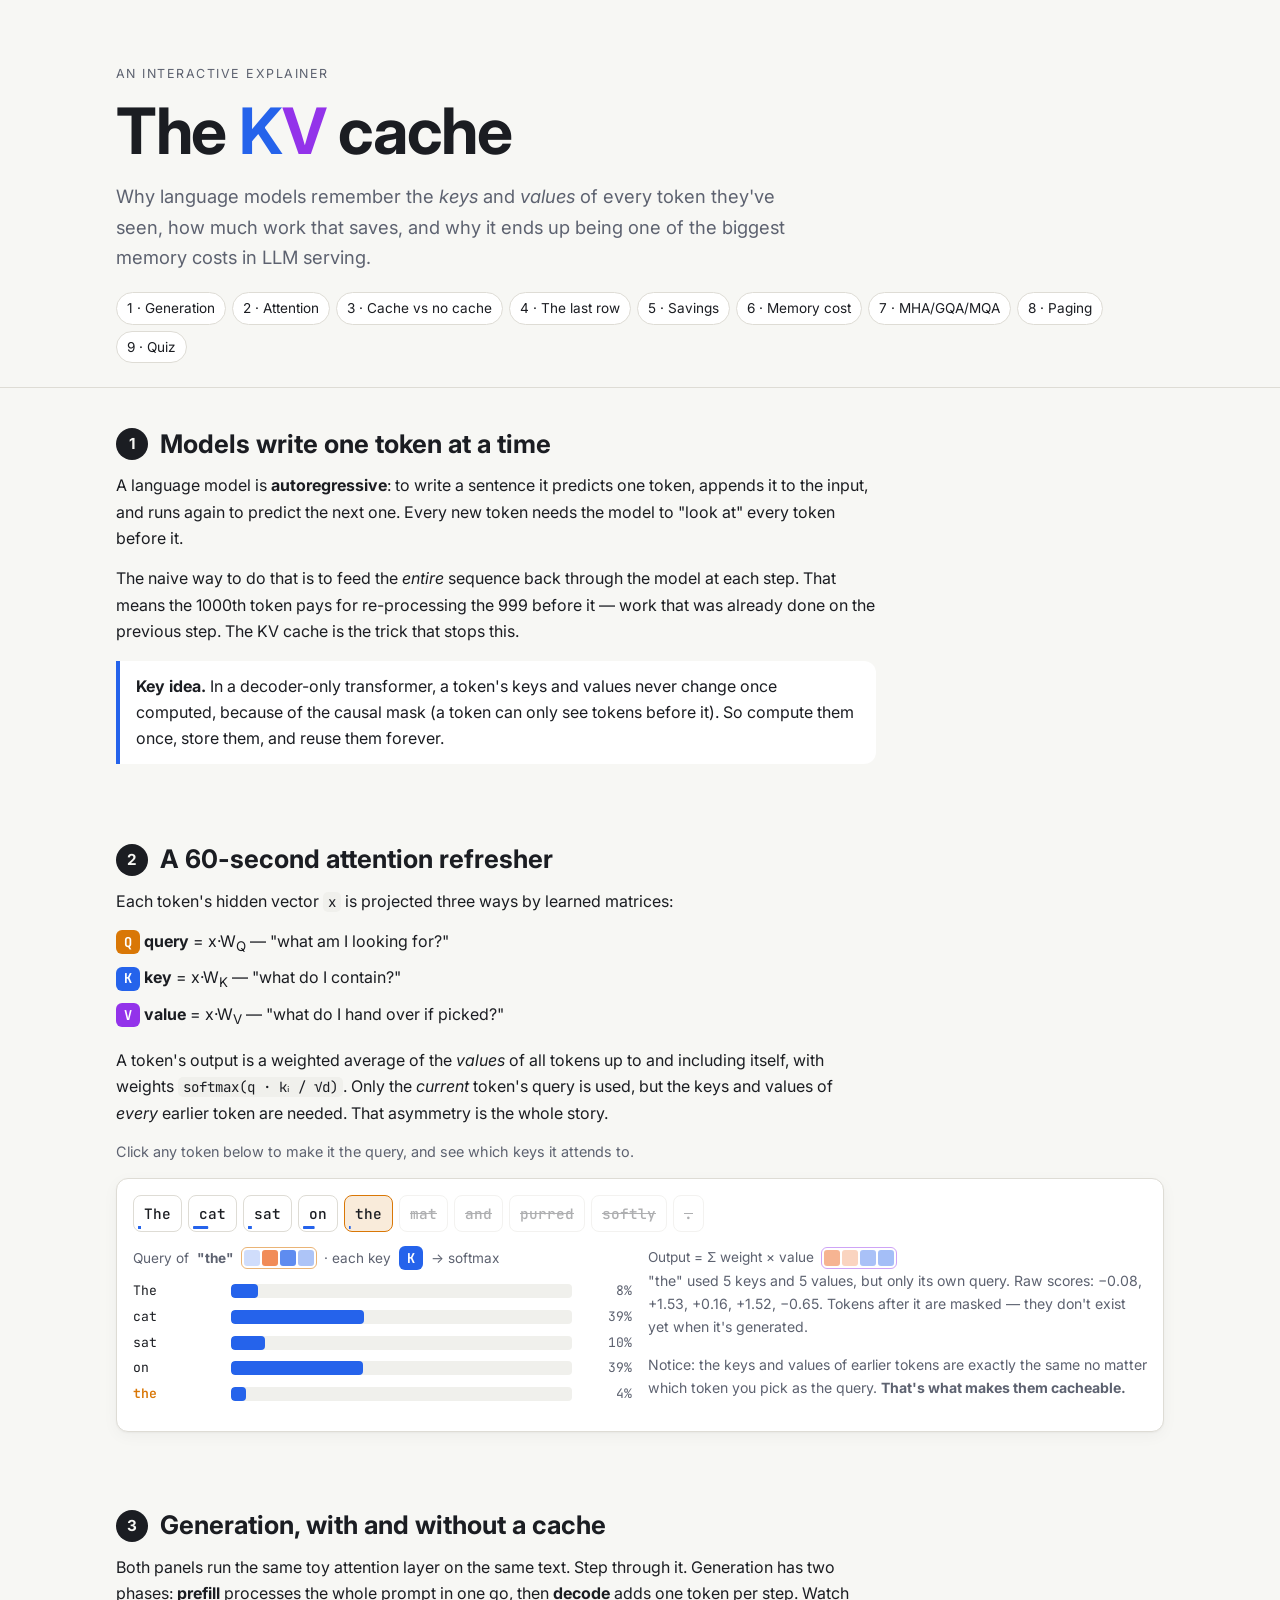
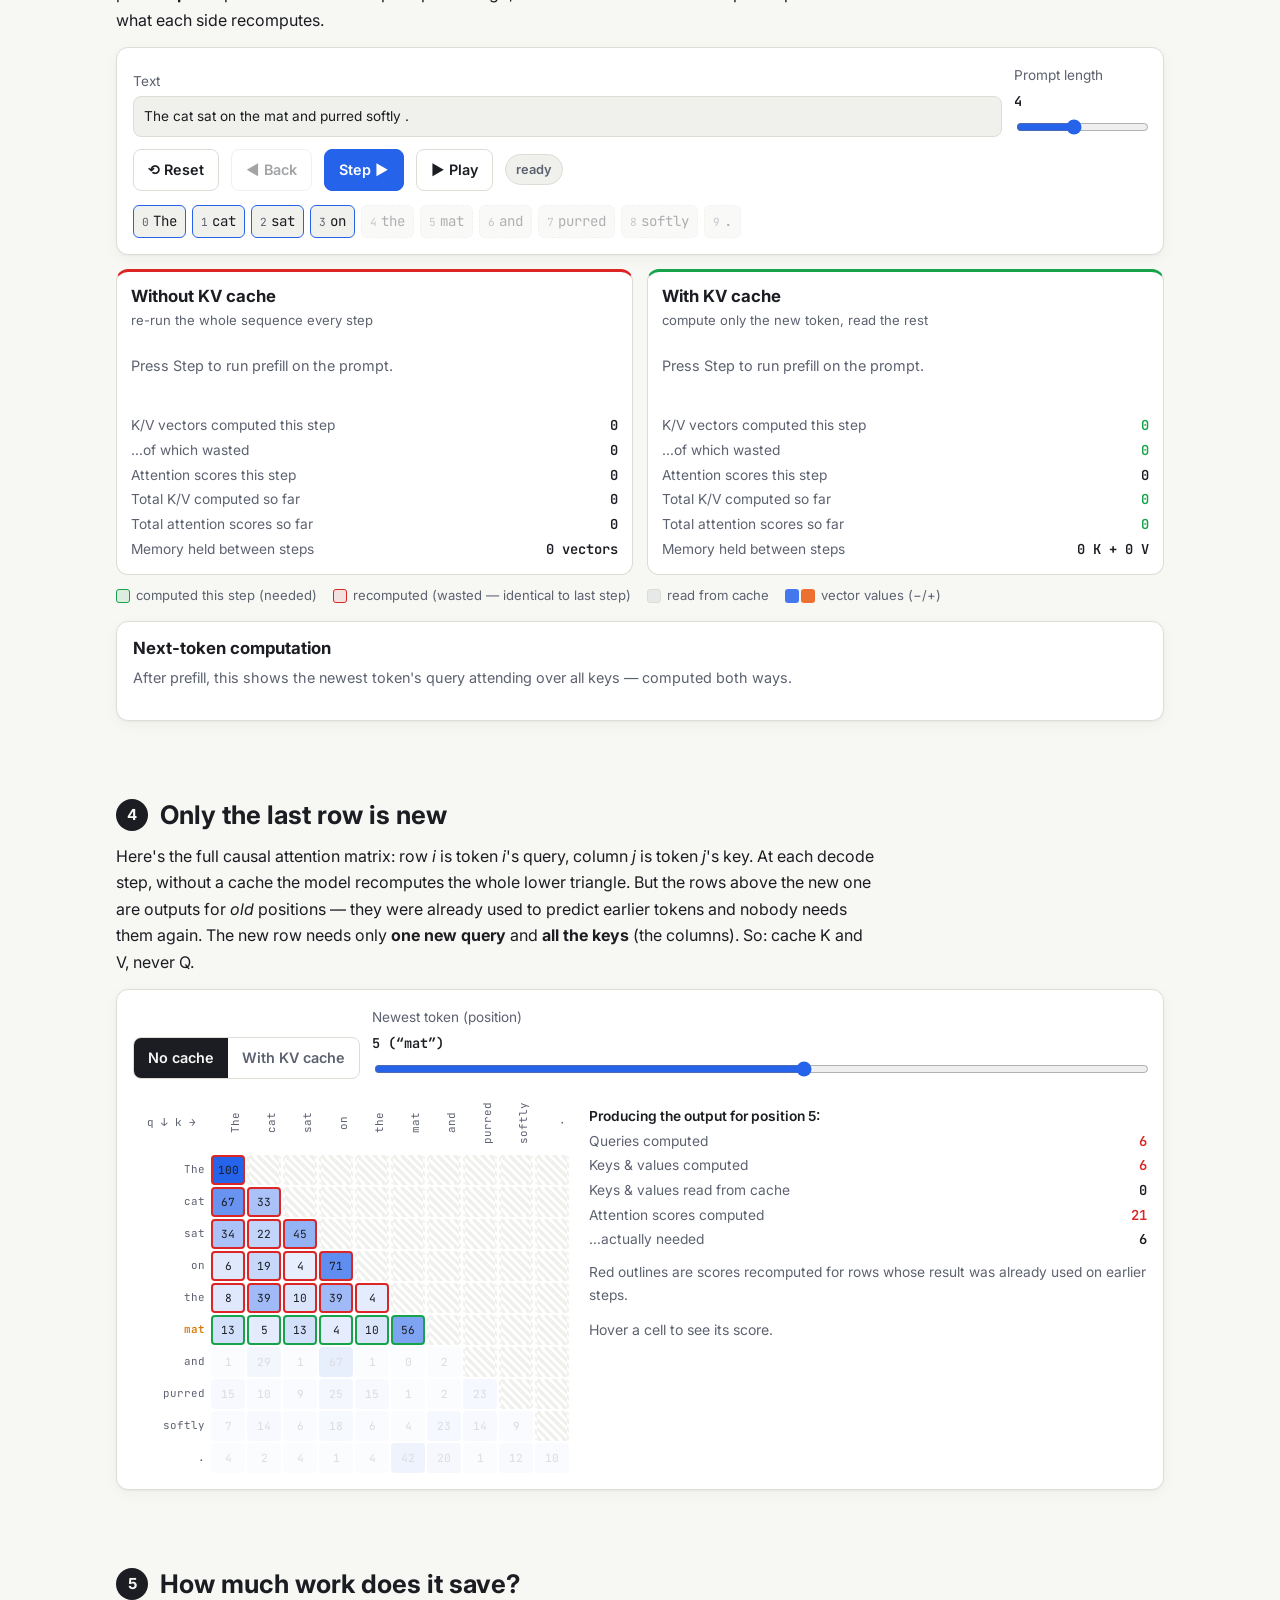
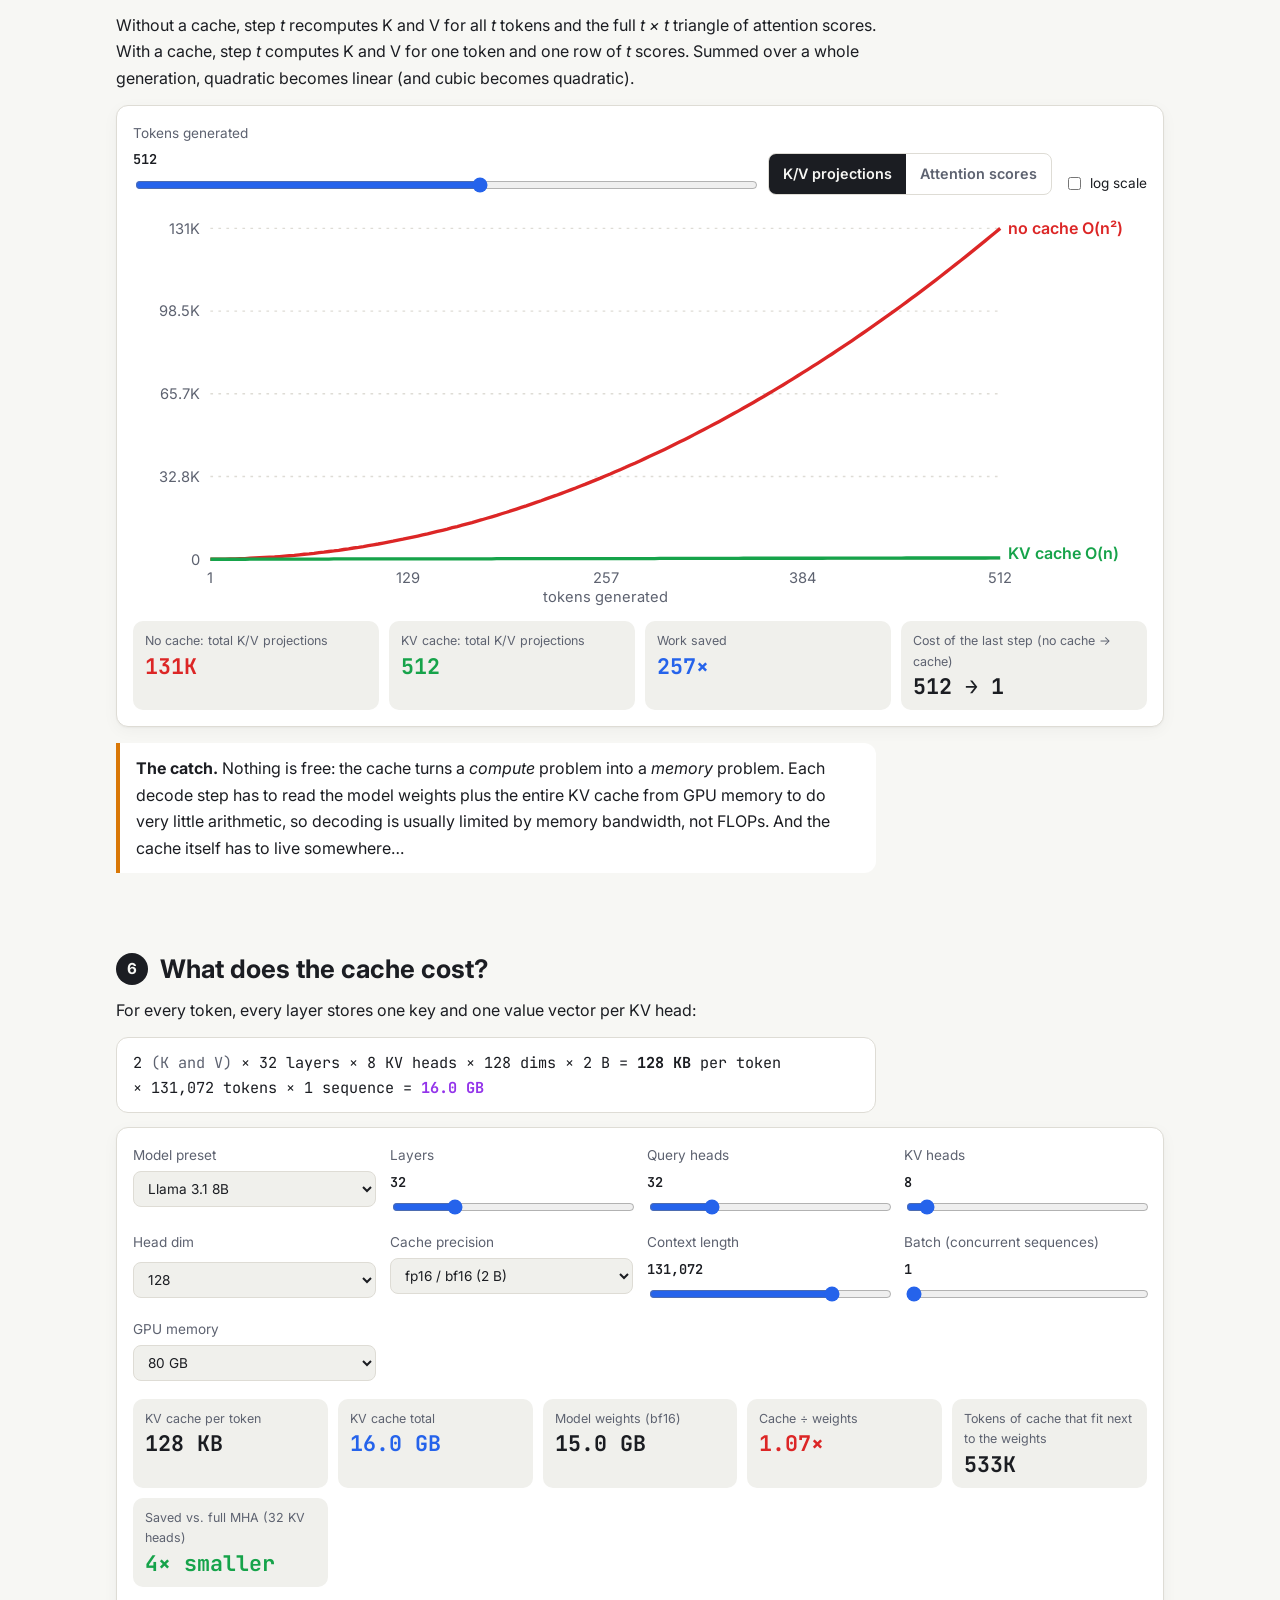
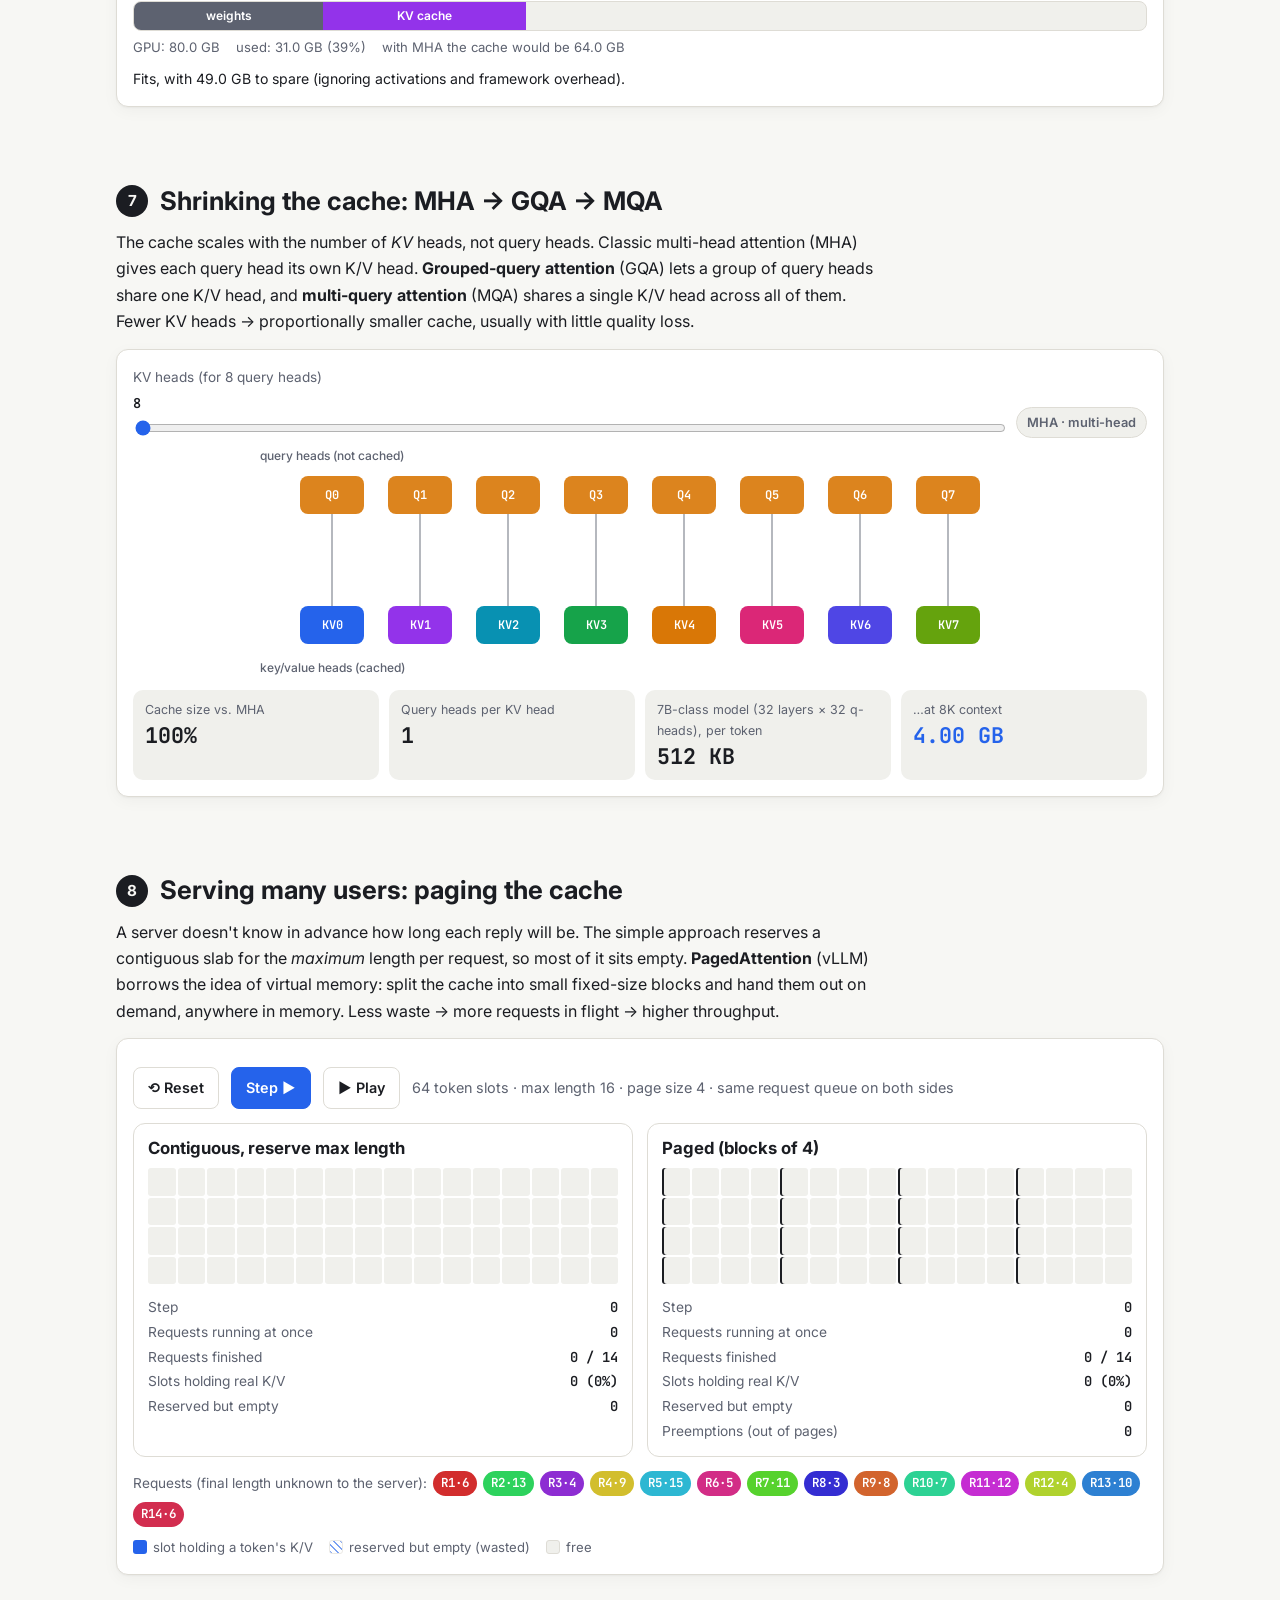
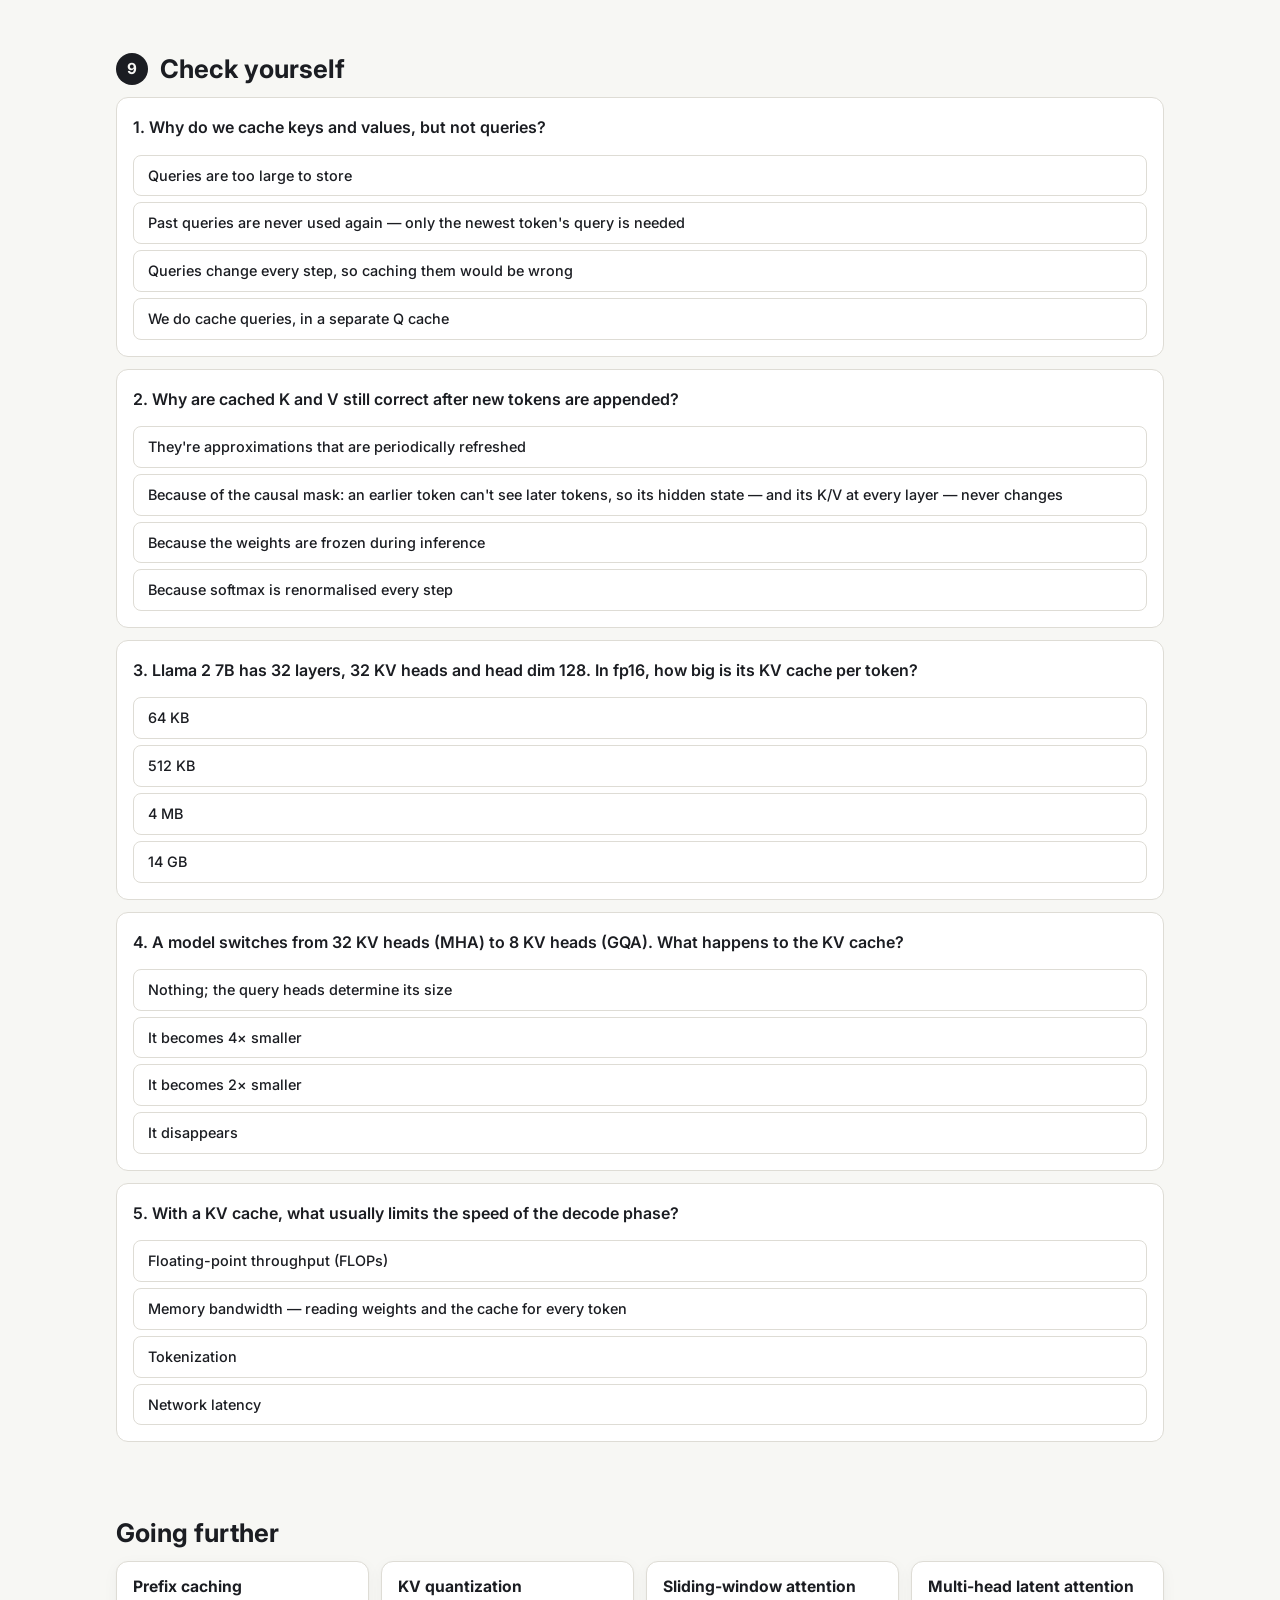
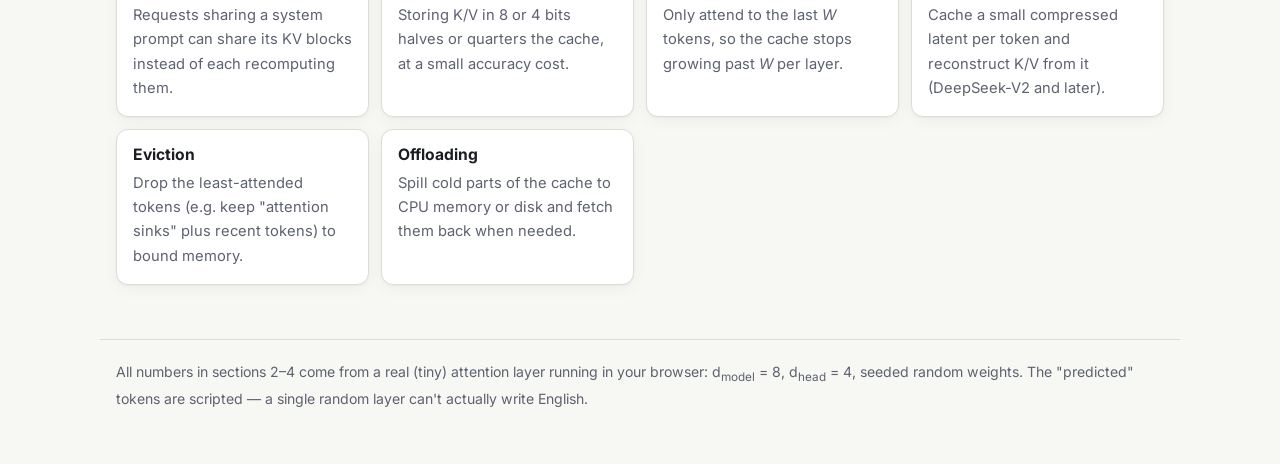
==== index.html @ 264e4cbb "Add interactive KV cache explainer as a static GitHub Pages site Nine interactive sections: attentio" ====
<!doctype html>
<html lang="en">
<head>
  <meta charset="utf-8" />
  <meta name="viewport" content="width=device-width, initial-scale=1" />
  <title>KV Cache, Interactively</title>
  <meta name="description" content="An interactive, step-by-step explanation of the KV cache in transformer language models: why it exists, what it saves, and what it costs." />
  <link rel="icon" href="data:image/svg+xml,%3Csvg xmlns='http://www.w3.org/2000/svg' viewBox='0 0 32 32'%3E%3Crect x='3' y='5' width='11' height='22' rx='2' fill='%232563eb'/%3E%3Crect x='18' y='5' width='11' height='22' rx='2' fill='%239333ea'/%3E%3C/svg%3E" />
  <link rel="preconnect" href="https://fonts.googleapis.com" />
  <link rel="preconnect" href="https://fonts.gstatic.com" crossorigin />
  <link href="https://fonts.googleapis.com/css2?family=Inter:wght@400;500;600;700&family=JetBrains+Mono:wght@400;600&display=swap" rel="stylesheet" />
  <link rel="stylesheet" href="css/style.css" />
</head>
<body>
  <header class="hero">
    <div class="wrap">
      <p class="eyebrow">An interactive explainer</p>
      <h1>The <span class="k">K</span><span class="v">V</span> cache</h1>
      <p class="lede">
        Why language models remember the <em>keys</em> and <em>values</em> of every token they've seen,
        how much work that saves, and why it ends up being one of the biggest memory costs in LLM serving.
      </p>
      <nav class="toc" aria-label="Sections">
        <a href="#generation">1 · Generation</a>
        <a href="#attention">2 · Attention</a>
        <a href="#stepper">3 · Cache vs no cache</a>
        <a href="#matrix">4 · The last row</a>
        <a href="#compute">5 · Savings</a>
        <a href="#memory">6 · Memory cost</a>
        <a href="#gqa">7 · MHA/GQA/MQA</a>
        <a href="#paged">8 · Paging</a>
        <a href="#quiz">9 · Quiz</a>
      </nav>
    </div>
  </header>

  <main class="wrap">
    <!-- 1 -->
    <section id="generation">
      <h2><span class="num">1</span> Models write one token at a time</h2>
      <p>
        A language model is <strong>autoregressive</strong>: to write a sentence it predicts one token, appends it
        to the input, and runs again to predict the next one. Every new token needs the model to "look at" every
        token before it.
      </p>
      <p>
        The naive way to do that is to feed the <em>entire</em> sequence back through the model at each step.
        That means the 1000th token pays for re-processing the 999 before it — work that was already done
        on the previous step. The KV cache is the trick that stops this.
      </p>
      <div class="callout">
        <strong>Key idea.</strong> In a decoder-only transformer, a token's keys and values never change once
        computed, because of the causal mask (a token can only see tokens before it). So compute them once,
        store them, and reuse them forever.
      </div>
    </section>

    <!-- 2 -->
    <section id="attention">
      <h2><span class="num">2</span> A 60-second attention refresher</h2>
      <p>
        Each token's hidden vector <code>x</code> is projected three ways by learned matrices:
      </p>
      <div class="qkv-legend">
        <div><span class="chip q">Q</span> <b>query</b> = x·W<sub>Q</sub> — "what am I looking for?"</div>
        <div><span class="chip k">K</span> <b>key</b> = x·W<sub>K</sub> — "what do I contain?"</div>
        <div><span class="chip v">V</span> <b>value</b> = x·W<sub>V</sub> — "what do I hand over if picked?"</div>
      </div>
      <p>
        A token's output is a weighted average of the <em>values</em> of all tokens up to and including itself,
        with weights <code>softmax(q · kᵢ / √d)</code>. Only the <em>current</em> token's query is used, but
        the keys and values of <em>every</em> earlier token are needed. That asymmetry is the whole story.
      </p>
      <p class="hint">Click any token below to make it the query, and see which keys it attends to.</p>
      <div id="attn-explorer" class="card"></div>
    </section>

    <!-- 3 -->
    <section id="stepper">
      <h2><span class="num">3</span> Generation, with and without a cache</h2>
      <p>
        Both panels run the same toy attention layer on the same text. Step through it. Generation has two phases:
        <strong>prefill</strong> processes the whole prompt in one go, then <strong>decode</strong> adds one token per step.
        Watch what each side recomputes.
      </p>
      <div class="card controls-card">
        <div class="row wrap-row">
          <label class="grow">Text
            <input id="st-text" type="text" value="The cat sat on the mat and purred softly ." maxlength="120" />
          </label>
          <label>Prompt length <output id="st-plen-out">4</output>
            <input id="st-plen" type="range" min="1" max="8" value="4" />
          </label>
        </div>
        <div class="row buttons">
          <button id="st-reset" class="ghost" title="Reset">⟲ Reset</button>
          <button id="st-back" class="ghost" title="Previous step">◀ Back</button>
          <button id="st-step" class="primary" title="Next step">Step ▶</button>
          <button id="st-play" class="ghost" title="Play / pause">▶ Play</button>
          <span id="st-phase" class="phase-badge">ready</span>
        </div>
        <div id="st-sequence" class="sequence" aria-live="polite"></div>
      </div>

      <div class="panels">
        <div class="panel nocache">
          <div class="panel-head">
            <h3>Without KV cache</h3>
            <span class="sub">re-run the whole sequence every step</span>
          </div>
          <div id="st-nocache" class="kv-table"></div>
          <div id="st-nocache-stats" class="stats"></div>
        </div>
        <div class="panel cache">
          <div class="panel-head">
            <h3>With KV cache</h3>
            <span class="sub">compute only the new token, read the rest</span>
          </div>
          <div id="st-cache" class="kv-table"></div>
          <div id="st-cache-stats" class="stats"></div>
        </div>
      </div>

      <div class="legend">
        <span><i class="sw new"></i> computed this step (needed)</span>
        <span><i class="sw waste"></i> recomputed (wasted — identical to last step)</span>
        <span><i class="sw cached"></i> read from cache</span>
        <span><i class="sw neg"></i><i class="sw pos"></i> vector values (−/+)</span>
      </div>

      <div id="st-output" class="card output-card"></div>
    </section>

    <!-- 4 -->
    <section id="matrix">
      <h2><span class="num">4</span> Only the last row is new</h2>
      <p>
        Here's the full causal attention matrix: row <i>i</i> is token <i>i</i>'s query, column <i>j</i> is token
        <i>j</i>'s key. At each decode step, without a cache the model recomputes the whole lower triangle. But the
        rows above the new one are outputs for <em>old</em> positions — they were already used to predict earlier
        tokens and nobody needs them again. The new row needs only <strong>one new query</strong> and <strong>all the
        keys</strong> (the columns). So: cache K and V, never Q.
      </p>
      <div class="card">
        <div class="row wrap-row">
          <div class="seg" role="tablist" aria-label="Mode">
            <button id="mx-mode-nc" role="tab" aria-selected="true">No cache</button>
            <button id="mx-mode-c" role="tab" aria-selected="false">With KV cache</button>
          </div>
          <label class="grow">Newest token (position) <output id="mx-t-out">5</output>
            <input id="mx-t" type="range" min="0" max="9" value="5" />
          </label>
        </div>
        <div class="matrix-layout">
          <div id="mx-grid" class="matrix"></div>
          <div class="matrix-side">
            <div id="mx-stats" class="stats"></div>
            <div id="mx-tip" class="tip">Hover a cell to see its score.</div>
          </div>
        </div>
      </div>
    </section>

    <!-- 5 -->
    <section id="compute">
      <h2><span class="num">5</span> How much work does it save?</h2>
      <p>
        Without a cache, step <i>t</i> recomputes K and V for all <i>t</i> tokens and the full <i>t × t</i> triangle
        of attention scores. With a cache, step <i>t</i> computes K and V for one token and one row of <i>t</i> scores.
        Summed over a whole generation, quadratic becomes linear (and cubic becomes quadratic).
      </p>
      <div class="card">
        <div class="row wrap-row">
          <label class="grow">Tokens generated <output id="cp-n-out">512</output>
            <input id="cp-n" type="range" min="4" max="13" step="0.25" value="9" />
          </label>
          <div class="seg" role="tablist" aria-label="Metric">
            <button id="cp-m-kv" role="tab" aria-selected="true">K/V projections</button>
            <button id="cp-m-attn" role="tab" aria-selected="false">Attention scores</button>
          </div>
          <label class="check"><input id="cp-log" type="checkbox" /> log scale</label>
        </div>
        <div id="cp-chart" class="chart"></div>
        <div id="cp-summary" class="big-stats"></div>
      </div>
      <div class="callout warn">
        <strong>The catch.</strong> Nothing is free: the cache turns a <em>compute</em> problem into a
        <em>memory</em> problem. Each decode step has to read the model weights plus the entire KV cache from GPU
        memory to do very little arithmetic, so decoding is usually limited by memory bandwidth, not FLOPs. And the
        cache itself has to live somewhere…
      </div>
    </section>

    <!-- 6 -->
    <section id="memory">
      <h2><span class="num">6</span> What does the cache cost?</h2>
      <p>For every token, every layer stores one key and one value vector per KV head:</p>
      <div class="formula" id="mem-formula"></div>
      <div class="card">
        <div class="mem-grid">
          <label>Model preset
            <select id="mem-preset"></select>
          </label>
          <label>Layers <output id="mem-layers-out"></output>
            <input id="mem-layers" type="range" min="1" max="128" />
          </label>
          <label>Query heads <output id="mem-qheads-out"></output>
            <input id="mem-qheads" type="range" min="1" max="128" />
          </label>
          <label>KV heads <output id="mem-kvheads-out"></output>
            <input id="mem-kvheads" type="range" min="1" max="128" />
          </label>
          <label>Head dim <output id="mem-hdim-out"></output>
            <select id="mem-hdim"><option>64</option><option>80</option><option>96</option><option selected>128</option><option>256</option></select>
          </label>
          <label>Cache precision
            <select id="mem-dtype">
              <option value="4">fp32 (4 B)</option>
              <option value="2" selected>fp16 / bf16 (2 B)</option>
              <option value="1">fp8 / int8 (1 B)</option>
              <option value="0.5">int4 (0.5 B)</option>
            </select>
          </label>
          <label>Context length <output id="mem-seq-out"></output>
            <input id="mem-seq" type="range" min="7" max="20" step="0.25" value="13" />
          </label>
          <label>Batch (concurrent sequences) <output id="mem-batch-out"></output>
            <input id="mem-batch" type="range" min="0" max="8" step="1" value="0" />
          </label>
          <label>GPU memory
            <select id="mem-gpu">
              <option value="24">24 GB</option>
              <option value="48">48 GB</option>
              <option value="80" selected>80 GB</option>
              <option value="141">141 GB</option>
              <option value="192">192 GB</option>
            </select>
          </label>
        </div>
        <div id="mem-out" class="mem-out"></div>
        <div id="mem-bar" class="mem-bar"></div>
      </div>
    </section>

    <!-- 7 -->
    <section id="gqa">
      <h2><span class="num">7</span> Shrinking the cache: MHA → GQA → MQA</h2>
      <p>
        The cache scales with the number of <em>KV</em> heads, not query heads. Classic multi-head attention (MHA)
        gives each query head its own K/V head. <strong>Grouped-query attention</strong> (GQA) lets a group of query
        heads share one K/V head, and <strong>multi-query attention</strong> (MQA) shares a single K/V head across all
        of them. Fewer KV heads → proportionally smaller cache, usually with little quality loss.
      </p>
      <div class="card">
        <div class="row wrap-row">
          <label class="grow">KV heads (for 8 query heads) <output id="gqa-out">8</output>
            <input id="gqa-kv" type="range" min="0" max="3" step="1" value="0" />
          </label>
          <span id="gqa-name" class="phase-badge"></span>
        </div>
        <div id="gqa-svg" class="gqa-svg"></div>
        <div id="gqa-stats" class="big-stats"></div>
      </div>
    </section>

    <!-- 8 -->
    <section id="paged">
      <h2><span class="num">8</span> Serving many users: paging the cache</h2>
      <p>
        A server doesn't know in advance how long each reply will be. The simple approach reserves a contiguous slab
        for the <em>maximum</em> length per request, so most of it sits empty. <strong>PagedAttention</strong> (vLLM)
        borrows the idea of virtual memory: split the cache into small fixed-size blocks and hand them out on demand,
        anywhere in memory. Less waste → more requests in flight → higher throughput.
      </p>
      <div class="card">
        <div class="row buttons">
          <button id="pg-reset" class="ghost">⟲ Reset</button>
          <button id="pg-step" class="primary">Step ▶</button>
          <button id="pg-play" class="ghost">▶ Play</button>
          <span class="hint">64 token slots · max length 16 · page size 4 · same request queue on both sides</span>
        </div>
        <div class="panels">
          <div class="panel">
            <div class="panel-head"><h3>Contiguous, reserve max length</h3></div>
            <div id="pg-contig" class="mem-grid-cells"></div>
            <div id="pg-contig-stats" class="stats"></div>
          </div>
          <div class="panel">
            <div class="panel-head"><h3>Paged (blocks of 4)</h3></div>
            <div id="pg-paged" class="mem-grid-cells"></div>
            <div id="pg-paged-stats" class="stats"></div>
          </div>
        </div>
        <div id="pg-queue" class="queue"></div>
        <div class="legend">
          <span><i class="sw solid"></i> slot holding a token's K/V</span>
          <span><i class="sw hatch"></i> reserved but empty (wasted)</span>
          <span><i class="sw free"></i> free</span>
        </div>
      </div>
    </section>

    <!-- 9 -->
    <section id="quiz">
      <h2><span class="num">9</span> Check yourself</h2>
      <div id="quiz-root"></div>
    </section>

    <section id="beyond">
      <h2>Going further</h2>
      <div class="cards">
        <div class="card mini"><h4>Prefix caching</h4><p>Requests sharing a system prompt can share its KV blocks instead of each recomputing them.</p></div>
        <div class="card mini"><h4>KV quantization</h4><p>Storing K/V in 8 or 4 bits halves or quarters the cache, at a small accuracy cost.</p></div>
        <div class="card mini"><h4>Sliding-window attention</h4><p>Only attend to the last <i>W</i> tokens, so the cache stops growing past <i>W</i> per layer.</p></div>
        <div class="card mini"><h4>Multi-head latent attention</h4><p>Cache a small compressed latent per token and reconstruct K/V from it (DeepSeek-V2 and later).</p></div>
        <div class="card mini"><h4>Eviction</h4><p>Drop the least-attended tokens (e.g. keep "attention sinks" plus recent tokens) to bound memory.</p></div>
        <div class="card mini"><h4>Offloading</h4><p>Spill cold parts of the cache to CPU memory or disk and fetch them back when needed.</p></div>
      </div>
    </section>
  </main>

  <footer class="wrap foot">
    <p>
      All numbers in sections 2–4 come from a real (tiny) attention layer running in your browser:
      d<sub>model</sub> = 8, d<sub>head</sub> = 4, seeded random weights. The "predicted" tokens are scripted —
      a single random layer can't actually write English.
    </p>
  </footer>

  <script type="module" src="js/main.js"></script>
</body>
</html>
---- css/style.css ----
:root {
  --bg: #f7f7f4;
  --fg: #1b1d22;
  --muted: #5d6270;
  --card: #ffffff;
  --card-2: #f0f0ec;
  --border: #dedcd5;
  --accent: #2563eb;
  --accent-fg: #ffffff;
  --q: #d97706;
  --k: #2563eb;
  --v: #9333ea;
  --new: #16a34a;
  --new-bg: rgba(22, 163, 74, 0.12);
  --waste: #dc2626;
  --waste-bg: rgba(220, 38, 38, 0.10);
  --cached: #64748b;
  --cached-bg: rgba(100, 116, 139, 0.10);
  --pos: 234, 88, 12;
  --neg: 37, 99, 235;
  --shadow: 0 1px 2px rgba(0, 0, 0, 0.04), 0 4px 16px rgba(0, 0, 0, 0.04);
  --radius: 12px;
  --mono: "JetBrains Mono", ui-monospace, SFMono-Regular, Menlo, monospace;
  color-scheme: light;
}

@media (prefers-color-scheme: dark) {
  :root:not([data-theme="light"]) {
    --bg: #0f1115;
    --fg: #e7e8ec;
    --muted: #9aa0ad;
    --card: #171a21;
    --card-2: #1e222b;
    --border: #2a2f3a;
    --accent: #60a5fa;
    --accent-fg: #0b1220;
    --q: #fbbf24;
    --k: #60a5fa;
    --v: #c084fc;
    --new: #4ade80;
    --new-bg: rgba(74, 222, 128, 0.12);
    --waste: #f87171;
    --waste-bg: rgba(248, 113, 113, 0.12);
    --cached: #94a3b8;
    --cached-bg: rgba(148, 163, 184, 0.08);
    --pos: 251, 146, 60;
    --neg: 96, 165, 250;
    --shadow: none;
    color-scheme: dark;
  }
}

* { box-sizing: border-box; }
html { scroll-behavior: smooth; }
body {
  margin: 0;
  background: var(--bg);
  color: var(--fg);
  font: 16px/1.65 Inter, system-ui, -apple-system, "Segoe UI", sans-serif;
  -webkit-font-smoothing: antialiased;
}
.wrap { max-width: 1080px; margin: 0 auto; padding: 0 16px; }
main.wrap > section { max-width: 1080px; }
section { padding: 40px 0 24px; scroll-margin-top: 12px; }
section > p, section > .callout, section > .qkv-legend, section > .formula { max-width: 760px; }
h1, h2, h3, h4 { line-height: 1.2; margin: 0 0 12px; }
h2 { font-size: 1.6rem; display: flex; align-items: center; gap: 12px; }
h3 { font-size: 1.05rem; }
h4 { font-size: 0.98rem; margin-bottom: 6px; }
p { margin: 0 0 14px; }
code { font-family: var(--mono); font-size: 0.88em; background: var(--card-2); padding: 1px 5px; border-radius: 5px; }
a { color: var(--accent); }

.num {
  display: inline-grid; place-items: center;
  width: 32px; height: 32px; border-radius: 50%;
  background: var(--fg); color: var(--bg); font-size: 0.95rem; flex: none;
}

/* hero */
.hero { padding: 64px 0 24px; border-bottom: 1px solid var(--border); }
.eyebrow { text-transform: uppercase; letter-spacing: 0.12em; font-size: 0.78rem; color: var(--muted); margin-bottom: 8px; }
.hero h1 { font-size: clamp(2.4rem, 7vw, 4rem); letter-spacing: -0.02em; }
.hero h1 .k { color: var(--k); }
.hero h1 .v { color: var(--v); }
.lede { font-size: 1.15rem; color: var(--muted); max-width: 680px; }
.toc { display: flex; flex-wrap: wrap; gap: 6px; margin-top: 20px; }
.toc a {
  font-size: 0.85rem; text-decoration: none; color: var(--fg);
  padding: 4px 10px; border: 1px solid var(--border); border-radius: 999px; background: var(--card);
}
.toc a:hover { border-color: var(--accent); color: var(--accent); }

/* generic blocks */
.card {
  background: var(--card); border: 1px solid var(--border); border-radius: var(--radius);
  padding: 16px; box-shadow: var(--shadow); margin: 14px 0;
}
.cards { display: grid; grid-template-columns: repeat(auto-fill, minmax(230px, 1fr)); gap: 12px; }
.card.mini { margin: 0; }
.card.mini p { margin: 0; color: var(--muted); font-size: 0.92rem; }
.callout {
  border-left: 4px solid var(--accent); background: var(--card); padding: 12px 16px;
  border-radius: 0 var(--radius) var(--radius) 0; margin: 16px 0;
}
.callout.warn { border-left-color: var(--q); }
.hint { color: var(--muted); font-size: 0.9rem; }
.formula {
  font-family: var(--mono); font-size: 0.95rem; background: var(--card); border: 1px solid var(--border);
  border-radius: var(--radius); padding: 12px 16px; overflow-x: auto; white-space: nowrap;
}

.qkv-legend { display: grid; gap: 6px; margin: 8px 0 16px; }
.chip {
  display: inline-grid; place-items: center; min-width: 24px; height: 24px; padding: 0 6px;
  border-radius: 6px; font-weight: 700; font-family: var(--mono); font-size: 0.85rem; color: #fff;
}
.chip.q { background: var(--q); }
.chip.k { background: var(--k); }
.chip.v { background: var(--v); }
@media (prefers-color-scheme: dark) { :root:not([data-theme="light"]) .chip { color: #0b0d12; } }

/* form controls */
.row { display: flex; gap: 12px; align-items: center; }
.wrap-row { flex-wrap: wrap; align-items: flex-end; }
.buttons { flex-wrap: wrap; margin-top: 12px; }
.grow { flex: 1 1 240px; }
label { display: flex; flex-direction: column; gap: 4px; font-size: 0.85rem; color: var(--muted); }
label output { color: var(--fg); font-family: var(--mono); font-weight: 600; }
label.check { flex-direction: row; align-items: center; gap: 6px; color: var(--fg); }
input[type="text"], select {
  font: inherit; color: var(--fg); background: var(--card-2); border: 1px solid var(--border);
  border-radius: 8px; padding: 8px 10px; width: 100%;
}
input[type="range"] { width: 100%; accent-color: var(--accent); }
button {
  font: inherit; font-size: 0.9rem; font-weight: 600; cursor: pointer; border-radius: 8px;
  padding: 8px 14px; border: 1px solid var(--border); background: var(--card); color: var(--fg);
}
button:hover:not(:disabled) { border-color: var(--accent); }
button:disabled { opacity: 0.4; cursor: not-allowed; }
button.primary { background: var(--accent); color: var(--accent-fg); border-color: var(--accent); }
button:focus-visible, input:focus-visible, select:focus-visible { outline: 2px solid var(--accent); outline-offset: 2px; }
.seg { display: inline-flex; border: 1px solid var(--border); border-radius: 8px; overflow: hidden; }
.seg button { border: 0; border-radius: 0; background: transparent; color: var(--muted); }
.seg button[aria-selected="true"] { background: var(--fg); color: var(--bg); }
.phase-badge {
  font-size: 0.8rem; font-weight: 600; padding: 4px 10px; border-radius: 999px;
  background: var(--card-2); color: var(--muted); border: 1px solid var(--border);
}
.phase-badge.prefill { color: var(--k); border-color: var(--k); }
.phase-badge.decode { color: var(--new); border-color: var(--new); }

/* token sequence */
.sequence { display: flex; flex-wrap: wrap; gap: 6px; margin-top: 14px; }
.tok {
  font-family: var(--mono); font-size: 0.88rem; padding: 4px 8px; border-radius: 6px;
  border: 1px solid var(--border); background: var(--card-2); transition: all 0.25s;
}
.tok.prompt { border-color: var(--k); }
.tok.gen { border-color: var(--new); background: var(--new-bg); }
.tok.future { opacity: 0.35; border-style: dashed; }
.tok.just { animation: pop 0.45s ease-out; }
.tok .sm { font-size: 0.7rem; color: var(--muted); margin-right: 4px; }
@keyframes pop { 0% { transform: scale(0.6); opacity: 0; } 70% { transform: scale(1.1); } 100% { transform: scale(1); } }

/* panels */
.panels { display: grid; grid-template-columns: 1fr 1fr; gap: 14px; margin-top: 14px; }
@media (max-width: 760px) { .panels { grid-template-columns: 1fr; } }
.panel { background: var(--card); border: 1px solid var(--border); border-radius: var(--radius); padding: 14px; min-width: 0; }
.panel.nocache { border-top: 3px solid var(--waste); }
.panel.cache { border-top: 3px solid var(--new); }
.panel-head { margin-bottom: 10px; }
.panel-head h3 { margin: 0; }
.panel-head .sub { font-size: 0.82rem; color: var(--muted); }

.kv-table { display: grid; gap: 4px; min-height: 60px; overflow-x: auto; }
.kv-head, .kv-row {
  display: grid; grid-template-columns: minmax(56px, 1fr) auto auto 84px; gap: 8px; align-items: center;
}
.kv-head { font-size: 0.72rem; color: var(--muted); text-transform: uppercase; letter-spacing: 0.06em; }
.kv-head .kh { color: var(--k); font-weight: 700; }
.kv-head .vh { color: var(--v); font-weight: 700; }
.kv-row { padding: 3px 6px; border-radius: 6px; border: 1px solid transparent; }
.kv-row .lbl { font-family: var(--mono); font-size: 0.82rem; overflow: hidden; text-overflow: ellipsis; white-space: nowrap; }
.kv-row .lbl .sm { color: var(--muted); font-size: 0.7rem; margin-right: 3px; }
.kv-row .tag { font-size: 0.7rem; font-weight: 600; text-align: right; white-space: nowrap; }
.kv-row.new { background: var(--new-bg); border-color: var(--new); }
.kv-row.new .tag { color: var(--new); }
.kv-row.waste { background: var(--waste-bg); border-color: var(--waste); }
.kv-row.waste .tag { color: var(--waste); }
.kv-row.cached { background: var(--cached-bg); }
.kv-row.cached .tag { color: var(--cached); }
.kv-row.cached .vec { opacity: 0.75; }
.kv-row.anim-new { animation: slidein 0.45s ease-out; }
.kv-row.anim-waste { animation: flash 0.6s ease-out; }
@keyframes slidein { from { transform: translateY(-6px); opacity: 0; } to { transform: none; opacity: 1; } }
@keyframes flash { 0% { box-shadow: 0 0 0 0 var(--waste); } 40% { box-shadow: 0 0 0 3px var(--waste); } 100% { box-shadow: 0 0 0 0 transparent; } }
.vec { display: inline-flex; gap: 2px; padding: 2px; border-radius: 5px; }
.vec.k { outline: 1px solid color-mix(in srgb, var(--k) 45%, transparent); }
.vec.v { outline: 1px solid color-mix(in srgb, var(--v) 45%, transparent); }
.vec.q { outline: 1px solid color-mix(in srgb, var(--q) 55%, transparent); }
.cell { width: 16px; height: 16px; border-radius: 3px; background: var(--card-2); }
@media (max-width: 480px) {
  .cell { width: 11px; height: 14px; }
  .kv-head, .kv-row { grid-template-columns: minmax(40px, 1fr) auto auto 70px; gap: 5px; }
  .kv-row { padding: 3px 4px; }
  .attn-bar { grid-template-columns: 64px 1fr 40px; }
}
.empty-note { color: var(--muted); font-size: 0.9rem; padding: 12px 0; }

.stats { display: grid; grid-template-columns: 1fr auto; gap: 2px 12px; margin-top: 12px; font-size: 0.86rem; }
.stats .k { color: var(--muted); }
.stats .v { font-family: var(--mono); font-weight: 600; text-align: right; }
.stats .v.bad { color: var(--waste); }
.stats .v.good { color: var(--new); }

.legend { display: flex; flex-wrap: wrap; gap: 6px 16px; font-size: 0.82rem; color: var(--muted); margin-top: 10px; }
.legend span { display: inline-flex; align-items: center; gap: 6px; }
.sw { display: inline-block; width: 14px; height: 14px; border-radius: 3px; border: 1px solid var(--border); }
.sw.new { background: var(--new-bg); border-color: var(--new); }
.sw.waste { background: var(--waste-bg); border-color: var(--waste); }
.sw.cached { background: var(--cached-bg); }
.sw.pos { background: rgba(var(--pos), 0.85); border: 0; }
.sw.neg { background: rgba(var(--neg), 0.85); border: 0; margin-right: -4px; }
.sw.solid { background: var(--accent); border: 0; }
.sw.hatch { background: repeating-linear-gradient(45deg, var(--accent) 0 2px, transparent 2px 5px); opacity: 0.6; }
.sw.free { background: var(--card-2); }

/* attention output */
.output-card h3 { margin-bottom: 8px; }
.attn-bars { display: grid; gap: 4px; margin: 10px 0; }
.attn-bar { display: grid; grid-template-columns: 90px 1fr 52px; gap: 8px; align-items: center; font-size: 0.82rem; }
.attn-bar .lbl { font-family: var(--mono); overflow: hidden; text-overflow: ellipsis; white-space: nowrap; }
.attn-bar .track { display: block; background: var(--card-2); border-radius: 4px; height: 14px; overflow: hidden; }
.attn-bar .fill { display: block; height: 100%; background: var(--k); border-radius: 4px; transition: width 0.35s ease; }
.attn-bar .pct { font-family: var(--mono); text-align: right; color: var(--muted); }
.attn-bar.self .lbl { color: var(--q); font-weight: 600; }
.match { display: flex; flex-wrap: wrap; gap: 10px 20px; align-items: center; margin-top: 10px; font-size: 0.88rem; }
.match .ok { color: var(--new); font-weight: 600; }
.flow { display: flex; flex-wrap: wrap; align-items: center; gap: 8px; font-size: 0.85rem; color: var(--muted); }

/* attention explorer */
.explorer-toks { display: flex; flex-wrap: wrap; gap: 6px; margin-bottom: 14px; }
.explorer-toks button { font-family: var(--mono); font-weight: 500; padding: 6px 10px; position: relative; }
.explorer-toks button.query { border-color: var(--q); background: color-mix(in srgb, var(--q) 15%, var(--card)); }
.explorer-toks button.masked { opacity: 0.35; text-decoration: line-through; }
.explorer-toks button .w {
  position: absolute; left: 4px; right: 4px; bottom: 2px; height: 3px; border-radius: 2px; background: var(--k);
  transform-origin: left; transition: transform 0.3s;
}
.explorer-grid { display: grid; grid-template-columns: 1fr 1fr; gap: 16px; }
@media (max-width: 760px) { .explorer-grid { grid-template-columns: 1fr; } }
.explorer-note { font-size: 0.88rem; color: var(--muted); }

/* matrix */
.matrix-layout { display: grid; grid-template-columns: auto 1fr; gap: 20px; margin-top: 14px; align-items: start; }
@media (max-width: 760px) { .matrix-layout { grid-template-columns: 1fr; } }
.matrix { display: grid; gap: 2px; font-family: var(--mono); font-size: 0.7rem; overflow-x: auto; max-width: 100%; }
.mx-cell { width: 34px; height: 30px; border-radius: 4px; display: grid; place-items: center; position: relative; color: var(--fg); border: 2px solid transparent; transition: opacity 0.25s; }
.mx-cell.masked { background: repeating-linear-gradient(45deg, var(--card-2) 0 3px, transparent 3px 6px); }
.mx-cell.future { opacity: 0.15; }
.mx-cell.done { opacity: 0.28; }
.mx-cell.computed { border-color: var(--waste); }
.mx-cell.computed.needed { border-color: var(--new); }
.mx-lbl { font-size: 0.68rem; color: var(--muted); display: grid; place-items: center; overflow: hidden; white-space: nowrap; }
.mx-lbl.col { writing-mode: vertical-rl; transform: rotate(180deg); height: 60px; place-items: end center; }
.mx-lbl.row { justify-items: end; padding-right: 4px; max-width: 76px; }
.mx-lbl.hl { color: var(--k); font-weight: 600; }
.mx-lbl.qhl { color: var(--q); font-weight: 600; }
.tip { margin-top: 12px; font-size: 0.88rem; color: var(--muted); min-height: 3em; }
.tip b { color: var(--fg); }

/* chart */
.chart { margin-top: 12px; width: 100%; }
.chart svg { width: 100%; height: auto; display: block; }
.chart .axis { stroke: var(--border); }
.chart .gridline { stroke: var(--border); stroke-dasharray: 2 4; }
.chart text { fill: var(--muted); font-size: 11px; font-family: Inter, sans-serif; }
.chart .l-nc { stroke: var(--waste); fill: none; stroke-width: 2.5; }
.chart .l-c { stroke: var(--new); fill: none; stroke-width: 2.5; }
.chart .lab-nc { fill: var(--waste); font-weight: 600; font-size: 12px; }
.chart .lab-c { fill: var(--new); font-weight: 600; font-size: 12px; }
.chart .hover-line { stroke: var(--muted); stroke-dasharray: 3 3; }
.big-stats { display: grid; grid-template-columns: repeat(auto-fit, minmax(170px, 1fr)); gap: 10px; margin-top: 14px; }
.big-stat { background: var(--card-2); border-radius: 10px; padding: 10px 12px; }
.big-stat .lab { font-size: 0.78rem; color: var(--muted); }
.big-stat .val { font-size: 1.35rem; font-weight: 700; font-family: var(--mono); line-height: 1.3; }
.big-stat .val.bad { color: var(--waste); }
.big-stat .val.good { color: var(--new); }
.big-stat .val.accent { color: var(--accent); }

/* memory */
.mem-grid { display: grid; grid-template-columns: repeat(auto-fill, minmax(200px, 1fr)); gap: 14px; }
.mem-out { margin-top: 18px; }
.mem-bar { margin-top: 14px; }
.bar-track { display: flex; height: 30px; border-radius: 8px; overflow: hidden; background: var(--card-2); border: 1px solid var(--border); }
.bar-seg { height: 100%; transition: width 0.3s; display: grid; place-items: center; font-size: 0.75rem; font-weight: 600; color: #fff; white-space: nowrap; overflow: hidden; }
.bar-seg.w { background: var(--muted); }
.bar-seg.kv { background: var(--v); }
.bar-seg.over { background: var(--waste); }
.bar-legend { display: flex; flex-wrap: wrap; gap: 6px 16px; font-size: 0.82rem; color: var(--muted); margin-top: 6px; }
.bar-note { font-size: 0.88rem; margin-top: 8px; }
.bar-note.bad { color: var(--waste); font-weight: 600; }

/* gqa */
.gqa-svg svg { width: 100%; height: auto; display: block; max-width: 760px; margin: 8px auto 0; }
.gqa-svg text { font-family: var(--mono); font-size: 12px; font-weight: 600; }
.gqa-svg .qh { fill: #d97706; }
.gqa-svg .kvh { fill: var(--k); }
.gqa-svg .link { stroke: var(--muted); stroke-width: 1.5; opacity: 0.6; }
.gqa-svg .lbl { fill: var(--muted); font-family: Inter, sans-serif; font-weight: 500; }
.gqa-svg .in { fill: #fff; }

/* paged */
.mem-grid-cells { display: grid; grid-template-columns: repeat(16, 1fr); gap: 2px; }
.slot { aspect-ratio: 1; border-radius: 3px; background: var(--card-2); transition: background 0.2s; }
.slot.page-start { box-shadow: inset 2px 0 0 var(--fg); }
.queue { display: flex; flex-wrap: wrap; gap: 6px; align-items: center; margin-top: 14px; font-size: 0.85rem; color: var(--muted); }
.req { font-family: var(--mono); font-size: 0.78rem; padding: 2px 8px; border-radius: 999px; color: #fff; font-weight: 600; }
.req.done { opacity: 0.35; text-decoration: line-through; }

/* quiz */
.q-card { background: var(--card); border: 1px solid var(--border); border-radius: var(--radius); padding: 16px; margin-bottom: 12px; }
.q-card p { font-weight: 600; }
.q-opts { display: grid; gap: 6px; }
.q-opts button { text-align: left; font-weight: 500; }
.q-opts button.right { border-color: var(--new); background: var(--new-bg); }
.q-opts button.wrong { border-color: var(--waste); background: var(--waste-bg); }
.q-explain { margin-top: 10px; font-size: 0.92rem; color: var(--muted); display: none; }
.q-explain.show { display: block; }

.foot { border-top: 1px solid var(--border); padding-top: 20px; padding-bottom: 40px; color: var(--muted); font-size: 0.88rem; margin-top: 30px; }

@media (prefers-reduced-motion: reduce) {
  *, *::before, *::after { animation: none !important; transition: none !important; }
  html { scroll-behavior: auto; }
}

@media (max-width: 480px) {
  .mx-cell { width: 26px; height: 26px; font-size: 0.62rem; }
  .mx-lbl.row { max-width: 56px; }
}
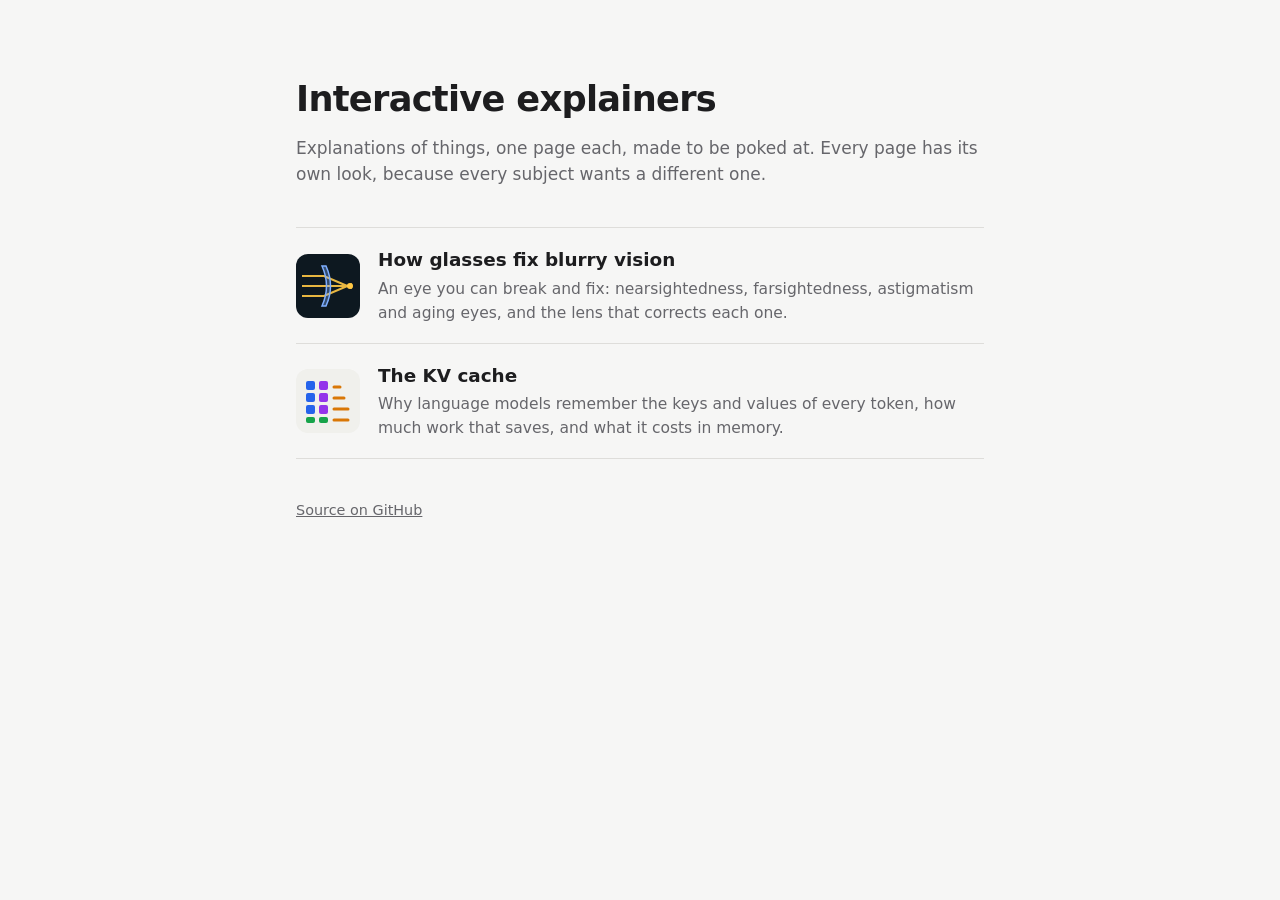
==== commit b5eb9b0d: "Restructure into multi-explainer site; add interactive lenses explainer Each explainer now lives in " ====
--- a/index.html
+++ b/index.html
@@ -3,330 +3,69 @@
 <head>
   <meta charset="utf-8" />
   <meta name="viewport" content="width=device-width, initial-scale=1" />
-  <title>KV Cache, Interactively</title>
-  <meta name="description" content="An interactive, step-by-step explanation of the KV cache in transformer language models: why it exists, what it saves, and what it costs." />
-  <link rel="icon" href="data:image/svg+xml,%3Csvg xmlns='http://www.w3.org/2000/svg' viewBox='0 0 32 32'%3E%3Crect x='3' y='5' width='11' height='22' rx='2' fill='%232563eb'/%3E%3Crect x='18' y='5' width='11' height='22' rx='2' fill='%239333ea'/%3E%3C/svg%3E" />
-  <link rel="preconnect" href="https://fonts.googleapis.com" />
-  <link rel="preconnect" href="https://fonts.gstatic.com" crossorigin />
-  <link href="https://fonts.googleapis.com/css2?family=Inter:wght@400;500;600;700&family=JetBrains+Mono:wght@400;600&display=swap" rel="stylesheet" />
-  <link rel="stylesheet" href="css/style.css" />
+  <title>Interactive Explainers</title>
+  <meta name="description" content="Interactive explanations of things, one page each, made to be poked at." />
+  <link rel="icon" href="data:image/svg+xml,%3Csvg xmlns='http://www.w3.org/2000/svg' viewBox='0 0 32 32'%3E%3Ccircle cx='16' cy='16' r='12' fill='none' stroke='%23555' stroke-width='3'/%3E%3Ccircle cx='16' cy='16' r='4' fill='%23555'/%3E%3C/svg%3E" />
+  <style>
+    :root {
+      --bg: #f6f6f5; --fg: #1d1d1f; --muted: #66666b; --line: #deddda; --hover: #ffffff;
+      color-scheme: light;
+    }
+    @media (prefers-color-scheme: dark) {
+      :root:not([data-theme="light"]) { --bg: #141416; --fg: #ececee; --muted: #9a9aa2; --line: #2c2c31; --hover: #1d1d21; color-scheme: dark; }
+    }
+    :root[data-theme="dark"] { --bg: #141416; --fg: #ececee; --muted: #9a9aa2; --line: #2c2c31; --hover: #1d1d21; color-scheme: dark; }
+    * { box-sizing: border-box; }
+    body {
+      margin: 0; background: var(--bg); color: var(--fg);
+      font: 17px/1.55 ui-sans-serif, system-ui, -apple-system, "Segoe UI", sans-serif;
+    }
+    main { max-width: 720px; margin: 0 auto; padding: 72px 16px 64px; }
+    h1 { font-size: 2.2rem; letter-spacing: -0.02em; margin: 0 0 8px; }
+    .intro { color: var(--muted); margin: 0 0 40px; }
+    ul { list-style: none; margin: 0; padding: 0; border-top: 1px solid var(--line); }
+    li { border-bottom: 1px solid var(--line); }
+    li a {
+      display: grid; grid-template-columns: 64px 1fr; gap: 18px; align-items: center;
+      padding: 18px 12px; margin: 0 -12px; color: inherit; text-decoration: none; border-radius: 10px;
+    }
+    li a:hover { background: var(--hover); }
+    li a:focus-visible { outline: 3px solid currentColor; outline-offset: 2px; }
+    li img { width: 64px; height: 64px; display: block; }
+    li h2 { font-size: 1.15rem; margin: 0 0 2px; }
+    li p { margin: 0; color: var(--muted); font-size: 0.97rem; }
+    footer { margin-top: 40px; color: var(--muted); font-size: 0.9rem; }
+    footer a { color: inherit; }
+  </style>
 </head>
 <body>
-  <header class="hero">
-    <div class="wrap">
-      <p class="eyebrow">An interactive explainer</p>
-      <h1>The <span class="k">K</span><span class="v">V</span> cache</h1>
-      <p class="lede">
-        Why language models remember the <em>keys</em> and <em>values</em> of every token they've seen,
-        how much work that saves, and why it ends up being one of the biggest memory costs in LLM serving.
-      </p>
-      <nav class="toc" aria-label="Sections">
-        <a href="#generation">1 · Generation</a>
-        <a href="#attention">2 · Attention</a>
-        <a href="#stepper">3 · Cache vs no cache</a>
-        <a href="#matrix">4 · The last row</a>
-        <a href="#compute">5 · Savings</a>
-        <a href="#memory">6 · Memory cost</a>
-        <a href="#gqa">7 · MHA/GQA/MQA</a>
-        <a href="#paged">8 · Paging</a>
-        <a href="#quiz">9 · Quiz</a>
-      </nav>
-    </div>
-  </header>
+  <main>
+    <h1>Interactive explainers</h1>
+    <p class="intro">Explanations of things, one page each, made to be poked at. Every page has its own look, because every subject wants a different one.</p>
 
-  <main class="wrap">
-    <!-- 1 -->
-    <section id="generation">
-      <h2><span class="num">1</span> Models write one token at a time</h2>
-      <p>
-        A language model is <strong>autoregressive</strong>: to write a sentence it predicts one token, appends it
-        to the input, and runs again to predict the next one. Every new token needs the model to "look at" every
-        token before it.
-      </p>
-      <p>
-        The naive way to do that is to feed the <em>entire</em> sequence back through the model at each step.
-        That means the 1000th token pays for re-processing the 999 before it — work that was already done
-        on the previous step. The KV cache is the trick that stops this.
-      </p>
-      <div class="callout">
-        <strong>Key idea.</strong> In a decoder-only transformer, a token's keys and values never change once
-        computed, because of the causal mask (a token can only see tokens before it). So compute them once,
-        store them, and reuse them forever.
-      </div>
-    </section>
+    <!-- One <li> per explainer, newest first. Each lives in its own folder; see README.md. -->
+    <ul>
+      <li>
+        <a href="lenses/">
+          <img src="lenses/thumb.svg" alt="" />
+          <div>
+            <h2>How glasses fix blurry vision</h2>
+            <p>An eye you can break and fix: nearsightedness, farsightedness, astigmatism and aging eyes, and the lens that corrects each one.</p>
+          </div>
+        </a>
+      </li>
+      <li>
+        <a href="kv-cache/">
+          <img src="kv-cache/thumb.svg" alt="" />
+          <div>
+            <h2>The KV cache</h2>
+            <p>Why language models remember the keys and values of every token, how much work that saves, and what it costs in memory.</p>
+          </div>
+        </a>
+      </li>
+    </ul>
 
-    <!-- 2 -->
-    <section id="attention">
-      <h2><span class="num">2</span> A 60-second attention refresher</h2>
-      <p>
-        Each token's hidden vector <code>x</code> is projected three ways by learned matrices:
-      </p>
-      <div class="qkv-legend">
-        <div><span class="chip q">Q</span> <b>query</b> = x·W<sub>Q</sub> — "what am I looking for?"</div>
-        <div><span class="chip k">K</span> <b>key</b> = x·W<sub>K</sub> — "what do I contain?"</div>
-        <div><span class="chip v">V</span> <b>value</b> = x·W<sub>V</sub> — "what do I hand over if picked?"</div>
-      </div>
-      <p>
-        A token's output is a weighted average of the <em>values</em> of all tokens up to and including itself,
-        with weights <code>softmax(q · kᵢ / √d)</code>. Only the <em>current</em> token's query is used, but
-        the keys and values of <em>every</em> earlier token are needed. That asymmetry is the whole story.
-      </p>
-      <p class="hint">Click any token below to make it the query, and see which keys it attends to.</p>
-      <div id="attn-explorer" class="card"></div>
-    </section>
-
-    <!-- 3 -->
-    <section id="stepper">
-      <h2><span class="num">3</span> Generation, with and without a cache</h2>
-      <p>
-        Both panels run the same toy attention layer on the same text. Step through it. Generation has two phases:
-        <strong>prefill</strong> processes the whole prompt in one go, then <strong>decode</strong> adds one token per step.
-        Watch what each side recomputes.
-      </p>
-      <div class="card controls-card">
-        <div class="row wrap-row">
-          <label class="grow">Text
-            <input id="st-text" type="text" value="The cat sat on the mat and purred softly ." maxlength="120" />
-          </label>
-          <label>Prompt length <output id="st-plen-out">4</output>
-            <input id="st-plen" type="range" min="1" max="8" value="4" />
-          </label>
-        </div>
-        <div class="row buttons">
-          <button id="st-reset" class="ghost" title="Reset">⟲ Reset</button>
-          <button id="st-back" class="ghost" title="Previous step">◀ Back</button>
-          <button id="st-step" class="primary" title="Next step">Step ▶</button>
-          <button id="st-play" class="ghost" title="Play / pause">▶ Play</button>
-          <span id="st-phase" class="phase-badge">ready</span>
-        </div>
-        <div id="st-sequence" class="sequence" aria-live="polite"></div>
-      </div>
-
-      <div class="panels">
-        <div class="panel nocache">
-          <div class="panel-head">
-            <h3>Without KV cache</h3>
-            <span class="sub">re-run the whole sequence every step</span>
-          </div>
-          <div id="st-nocache" class="kv-table"></div>
-          <div id="st-nocache-stats" class="stats"></div>
-        </div>
-        <div class="panel cache">
-          <div class="panel-head">
-            <h3>With KV cache</h3>
-            <span class="sub">compute only the new token, read the rest</span>
-          </div>
-          <div id="st-cache" class="kv-table"></div>
-          <div id="st-cache-stats" class="stats"></div>
-        </div>
-      </div>
-
-      <div class="legend">
-        <span><i class="sw new"></i> computed this step (needed)</span>
-        <span><i class="sw waste"></i> recomputed (wasted — identical to last step)</span>
-        <span><i class="sw cached"></i> read from cache</span>
-        <span><i class="sw neg"></i><i class="sw pos"></i> vector values (−/+)</span>
-      </div>
-
-      <div id="st-output" class="card output-card"></div>
-    </section>
-
-    <!-- 4 -->
-    <section id="matrix">
-      <h2><span class="num">4</span> Only the last row is new</h2>
-      <p>
-        Here's the full causal attention matrix: row <i>i</i> is token <i>i</i>'s query, column <i>j</i> is token
-        <i>j</i>'s key. At each decode step, without a cache the model recomputes the whole lower triangle. But the
-        rows above the new one are outputs for <em>old</em> positions — they were already used to predict earlier
-        tokens and nobody needs them again. The new row needs only <strong>one new query</strong> and <strong>all the
-        keys</strong> (the columns). So: cache K and V, never Q.
-      </p>
-      <div class="card">
-        <div class="row wrap-row">
-          <div class="seg" role="tablist" aria-label="Mode">
-            <button id="mx-mode-nc" role="tab" aria-selected="true">No cache</button>
-            <button id="mx-mode-c" role="tab" aria-selected="false">With KV cache</button>
-          </div>
-          <label class="grow">Newest token (position) <output id="mx-t-out">5</output>
-            <input id="mx-t" type="range" min="0" max="9" value="5" />
-          </label>
-        </div>
-        <div class="matrix-layout">
-          <div id="mx-grid" class="matrix"></div>
-          <div class="matrix-side">
-            <div id="mx-stats" class="stats"></div>
-            <div id="mx-tip" class="tip">Hover a cell to see its score.</div>
-          </div>
-        </div>
-      </div>
-    </section>
-
-    <!-- 5 -->
-    <section id="compute">
-      <h2><span class="num">5</span> How much work does it save?</h2>
-      <p>
-        Without a cache, step <i>t</i> recomputes K and V for all <i>t</i> tokens and the full <i>t × t</i> triangle
-        of attention scores. With a cache, step <i>t</i> computes K and V for one token and one row of <i>t</i> scores.
-        Summed over a whole generation, quadratic becomes linear (and cubic becomes quadratic).
-      </p>
-      <div class="card">
-        <div class="row wrap-row">
-          <label class="grow">Tokens generated <output id="cp-n-out">512</output>
-            <input id="cp-n" type="range" min="4" max="13" step="0.25" value="9" />
-          </label>
-          <div class="seg" role="tablist" aria-label="Metric">
-            <button id="cp-m-kv" role="tab" aria-selected="true">K/V projections</button>
-            <button id="cp-m-attn" role="tab" aria-selected="false">Attention scores</button>
-          </div>
-          <label class="check"><input id="cp-log" type="checkbox" /> log scale</label>
-        </div>
-        <div id="cp-chart" class="chart"></div>
-        <div id="cp-summary" class="big-stats"></div>
-      </div>
-      <div class="callout warn">
-        <strong>The catch.</strong> Nothing is free: the cache turns a <em>compute</em> problem into a
-        <em>memory</em> problem. Each decode step has to read the model weights plus the entire KV cache from GPU
-        memory to do very little arithmetic, so decoding is usually limited by memory bandwidth, not FLOPs. And the
-        cache itself has to live somewhere…
-      </div>
-    </section>
-
-    <!-- 6 -->
-    <section id="memory">
-      <h2><span class="num">6</span> What does the cache cost?</h2>
-      <p>For every token, every layer stores one key and one value vector per KV head:</p>
-      <div class="formula" id="mem-formula"></div>
-      <div class="card">
-        <div class="mem-grid">
-          <label>Model preset
-            <select id="mem-preset"></select>
-          </label>
-          <label>Layers <output id="mem-layers-out"></output>
-            <input id="mem-layers" type="range" min="1" max="128" />
-          </label>
-          <label>Query heads <output id="mem-qheads-out"></output>
-            <input id="mem-qheads" type="range" min="1" max="128" />
-          </label>
-          <label>KV heads <output id="mem-kvheads-out"></output>
-            <input id="mem-kvheads" type="range" min="1" max="128" />
-          </label>
-          <label>Head dim <output id="mem-hdim-out"></output>
-            <select id="mem-hdim"><option>64</option><option>80</option><option>96</option><option selected>128</option><option>256</option></select>
-          </label>
-          <label>Cache precision
-            <select id="mem-dtype">
-              <option value="4">fp32 (4 B)</option>
-              <option value="2" selected>fp16 / bf16 (2 B)</option>
-              <option value="1">fp8 / int8 (1 B)</option>
-              <option value="0.5">int4 (0.5 B)</option>
-            </select>
-          </label>
-          <label>Context length <output id="mem-seq-out"></output>
-            <input id="mem-seq" type="range" min="7" max="20" step="0.25" value="13" />
-          </label>
-          <label>Batch (concurrent sequences) <output id="mem-batch-out"></output>
-            <input id="mem-batch" type="range" min="0" max="8" step="1" value="0" />
-          </label>
-          <label>GPU memory
-            <select id="mem-gpu">
-              <option value="24">24 GB</option>
-              <option value="48">48 GB</option>
-              <option value="80" selected>80 GB</option>
-              <option value="141">141 GB</option>
-              <option value="192">192 GB</option>
-            </select>
-          </label>
-        </div>
-        <div id="mem-out" class="mem-out"></div>
-        <div id="mem-bar" class="mem-bar"></div>
-      </div>
-    </section>
-
-    <!-- 7 -->
-    <section id="gqa">
-      <h2><span class="num">7</span> Shrinking the cache: MHA → GQA → MQA</h2>
-      <p>
-        The cache scales with the number of <em>KV</em> heads, not query heads. Classic multi-head attention (MHA)
-        gives each query head its own K/V head. <strong>Grouped-query attention</strong> (GQA) lets a group of query
-        heads share one K/V head, and <strong>multi-query attention</strong> (MQA) shares a single K/V head across all
-        of them. Fewer KV heads → proportionally smaller cache, usually with little quality loss.
-      </p>
-      <div class="card">
-        <div class="row wrap-row">
-          <label class="grow">KV heads (for 8 query heads) <output id="gqa-out">8</output>
-            <input id="gqa-kv" type="range" min="0" max="3" step="1" value="0" />
-          </label>
-          <span id="gqa-name" class="phase-badge"></span>
-        </div>
-        <div id="gqa-svg" class="gqa-svg"></div>
-        <div id="gqa-stats" class="big-stats"></div>
-      </div>
-    </section>
-
-    <!-- 8 -->
-    <section id="paged">
-      <h2><span class="num">8</span> Serving many users: paging the cache</h2>
-      <p>
-        A server doesn't know in advance how long each reply will be. The simple approach reserves a contiguous slab
-        for the <em>maximum</em> length per request, so most of it sits empty. <strong>PagedAttention</strong> (vLLM)
-        borrows the idea of virtual memory: split the cache into small fixed-size blocks and hand them out on demand,
-        anywhere in memory. Less waste → more requests in flight → higher throughput.
-      </p>
-      <div class="card">
-        <div class="row buttons">
-          <button id="pg-reset" class="ghost">⟲ Reset</button>
-          <button id="pg-step" class="primary">Step ▶</button>
-          <button id="pg-play" class="ghost">▶ Play</button>
-          <span class="hint">64 token slots · max length 16 · page size 4 · same request queue on both sides</span>
-        </div>
-        <div class="panels">
-          <div class="panel">
-            <div class="panel-head"><h3>Contiguous, reserve max length</h3></div>
-            <div id="pg-contig" class="mem-grid-cells"></div>
-            <div id="pg-contig-stats" class="stats"></div>
-          </div>
-          <div class="panel">
-            <div class="panel-head"><h3>Paged (blocks of 4)</h3></div>
-            <div id="pg-paged" class="mem-grid-cells"></div>
-            <div id="pg-paged-stats" class="stats"></div>
-          </div>
-        </div>
-        <div id="pg-queue" class="queue"></div>
-        <div class="legend">
-          <span><i class="sw solid"></i> slot holding a token's K/V</span>
-          <span><i class="sw hatch"></i> reserved but empty (wasted)</span>
-          <span><i class="sw free"></i> free</span>
-        </div>
-      </div>
-    </section>
-
-    <!-- 9 -->
-    <section id="quiz">
-      <h2><span class="num">9</span> Check yourself</h2>
-      <div id="quiz-root"></div>
-    </section>
-
-    <section id="beyond">
-      <h2>Going further</h2>
-      <div class="cards">
-        <div class="card mini"><h4>Prefix caching</h4><p>Requests sharing a system prompt can share its KV blocks instead of each recomputing them.</p></div>
-        <div class="card mini"><h4>KV quantization</h4><p>Storing K/V in 8 or 4 bits halves or quarters the cache, at a small accuracy cost.</p></div>
-        <div class="card mini"><h4>Sliding-window attention</h4><p>Only attend to the last <i>W</i> tokens, so the cache stops growing past <i>W</i> per layer.</p></div>
-        <div class="card mini"><h4>Multi-head latent attention</h4><p>Cache a small compressed latent per token and reconstruct K/V from it (DeepSeek-V2 and later).</p></div>
-        <div class="card mini"><h4>Eviction</h4><p>Drop the least-attended tokens (e.g. keep "attention sinks" plus recent tokens) to bound memory.</p></div>
-        <div class="card mini"><h4>Offloading</h4><p>Spill cold parts of the cache to CPU memory or disk and fetch them back when needed.</p></div>
-      </div>
-    </section>
+    <footer><a href="https://github.com/Mapharazzo/interactive">Source on GitHub</a></footer>
   </main>
-
-  <footer class="wrap foot">
-    <p>
-      All numbers in sections 2–4 come from a real (tiny) attention layer running in your browser:
-      d<sub>model</sub> = 8, d<sub>head</sub> = 4, seeded random weights. The "predicted" tokens are scripted —
-      a single random layer can't actually write English.
-    </p>
-  </footer>
-
-  <script type="module" src="js/main.js"></script>
 </body>
 </html>
